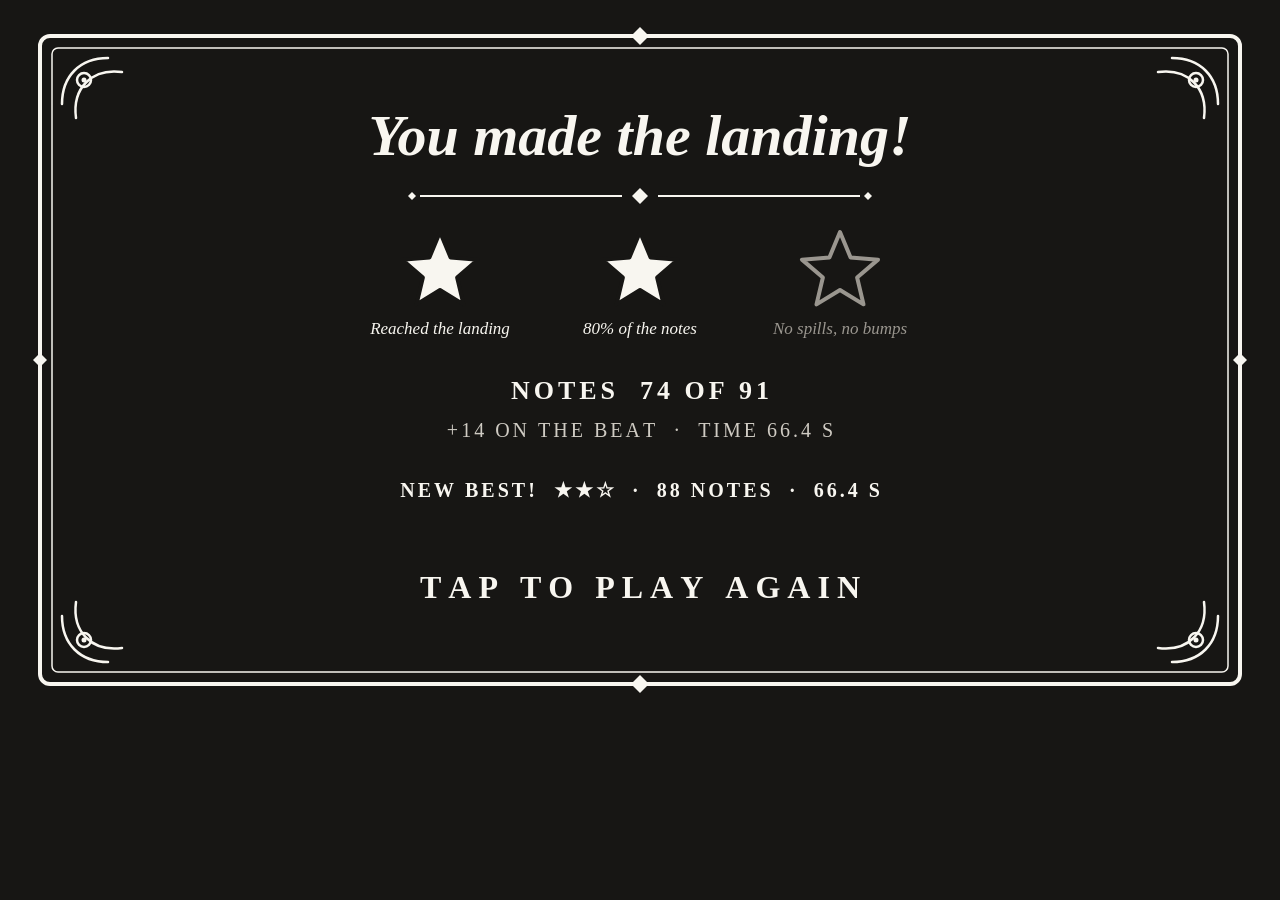
==== tools/card-preview.html @ cddf6832 "Build Paddlewheel Panic demo: Leg 1 with final 1928 hero art Static Canvas 2D game in www/ per the s" ====
<!doctype html><meta charset="utf-8"><body style="margin:0;background:#171614">
<canvas id="c" width="1280" height="720"></canvas>
<script type="module">
import { drawResult } from "../www/src/ui.js";
const ctx = document.getElementById("c").getContext("2d");
const r = { won: true, stars: 2, notes: 88, collected: 74, bonus: 14, totalNotes: 91, ratio: 74/91, clean: false, distanceFt: 1460, progress: 1, timeSec: 66.4 };
drawResult(ctx, r, { stars: 2, notes: 88, timeSec: 66.4 }, true, 3);
</script>
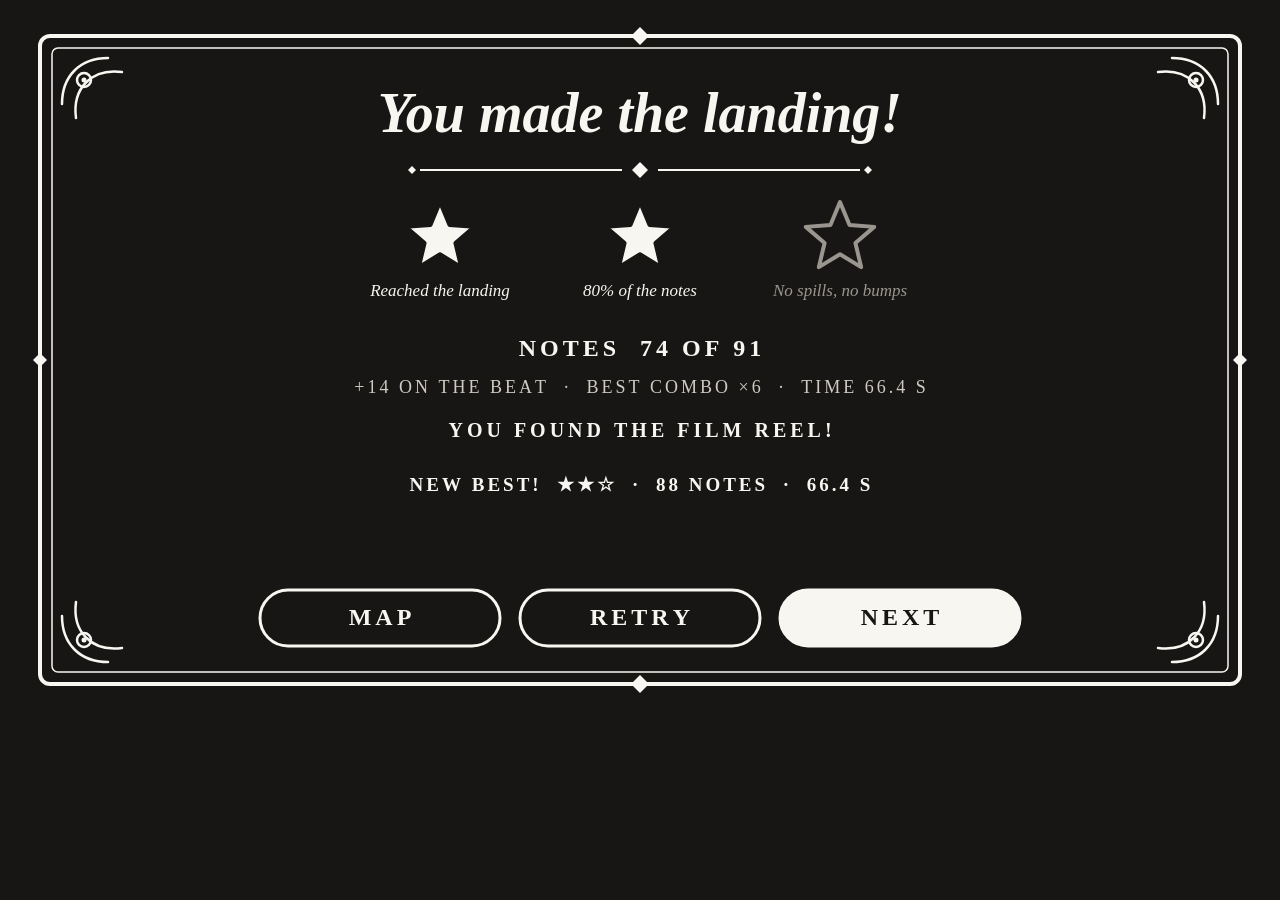
==== commit 9c6bbf79: "Add level checker, update docs and previews, fit long hints - tools/level-check.html runs the planni" ====
--- a/tools/card-preview.html
+++ b/tools/card-preview.html
@@ -1,8 +1,18 @@
 <!doctype html><meta charset="utf-8"><body style="margin:0;background:#171614">
 <canvas id="c" width="1280" height="720"></canvas>
 <script type="module">
-import { drawResult } from "../www/src/ui.js";
+// Intertitle cards for art review.
+//   ?card=result (default) | intro      &level=2-3
+import { drawResultCard, drawIntro } from "../www/src/screens/cards.js";
+import { levelDef } from "../www/src/levels/index.js";
+import { zoneOf } from "../www/src/zones/index.js";
+const q = new URLSearchParams(location.search);
 const ctx = document.getElementById("c").getContext("2d");
-const r = { won: true, stars: 2, notes: 88, collected: 74, bonus: 14, totalNotes: 91, ratio: 74/91, clean: false, distanceFt: 1460, progress: 1, timeSec: 66.4 };
-drawResult(ctx, r, { stars: 2, notes: 88, timeSec: 66.4 }, true, 3);
+const id = q.get("level") || "1-1";
+if (q.get("card") === "intro") {
+  drawIntro(ctx, levelDef(id), zoneOf(id), { done: true, stars: 2, notes: 88, timeSec: 66.4, reel: false }, 1, { ghost: [0] });
+} else {
+  const r = { won: true, stars: 2, notes: 88, collected: 74, bonus: 14, bestCombo: 6, totalNotes: 91, ratio: 74 / 91, clean: false, distanceFt: 1460, progress: 1, timeSec: 66.4, reel: true, reelNew: true };
+  drawResultCard(ctx, r, { done: true, stars: 2, notes: 88, timeSec: 66.4 }, true, 3, true);
+}
 </script>
